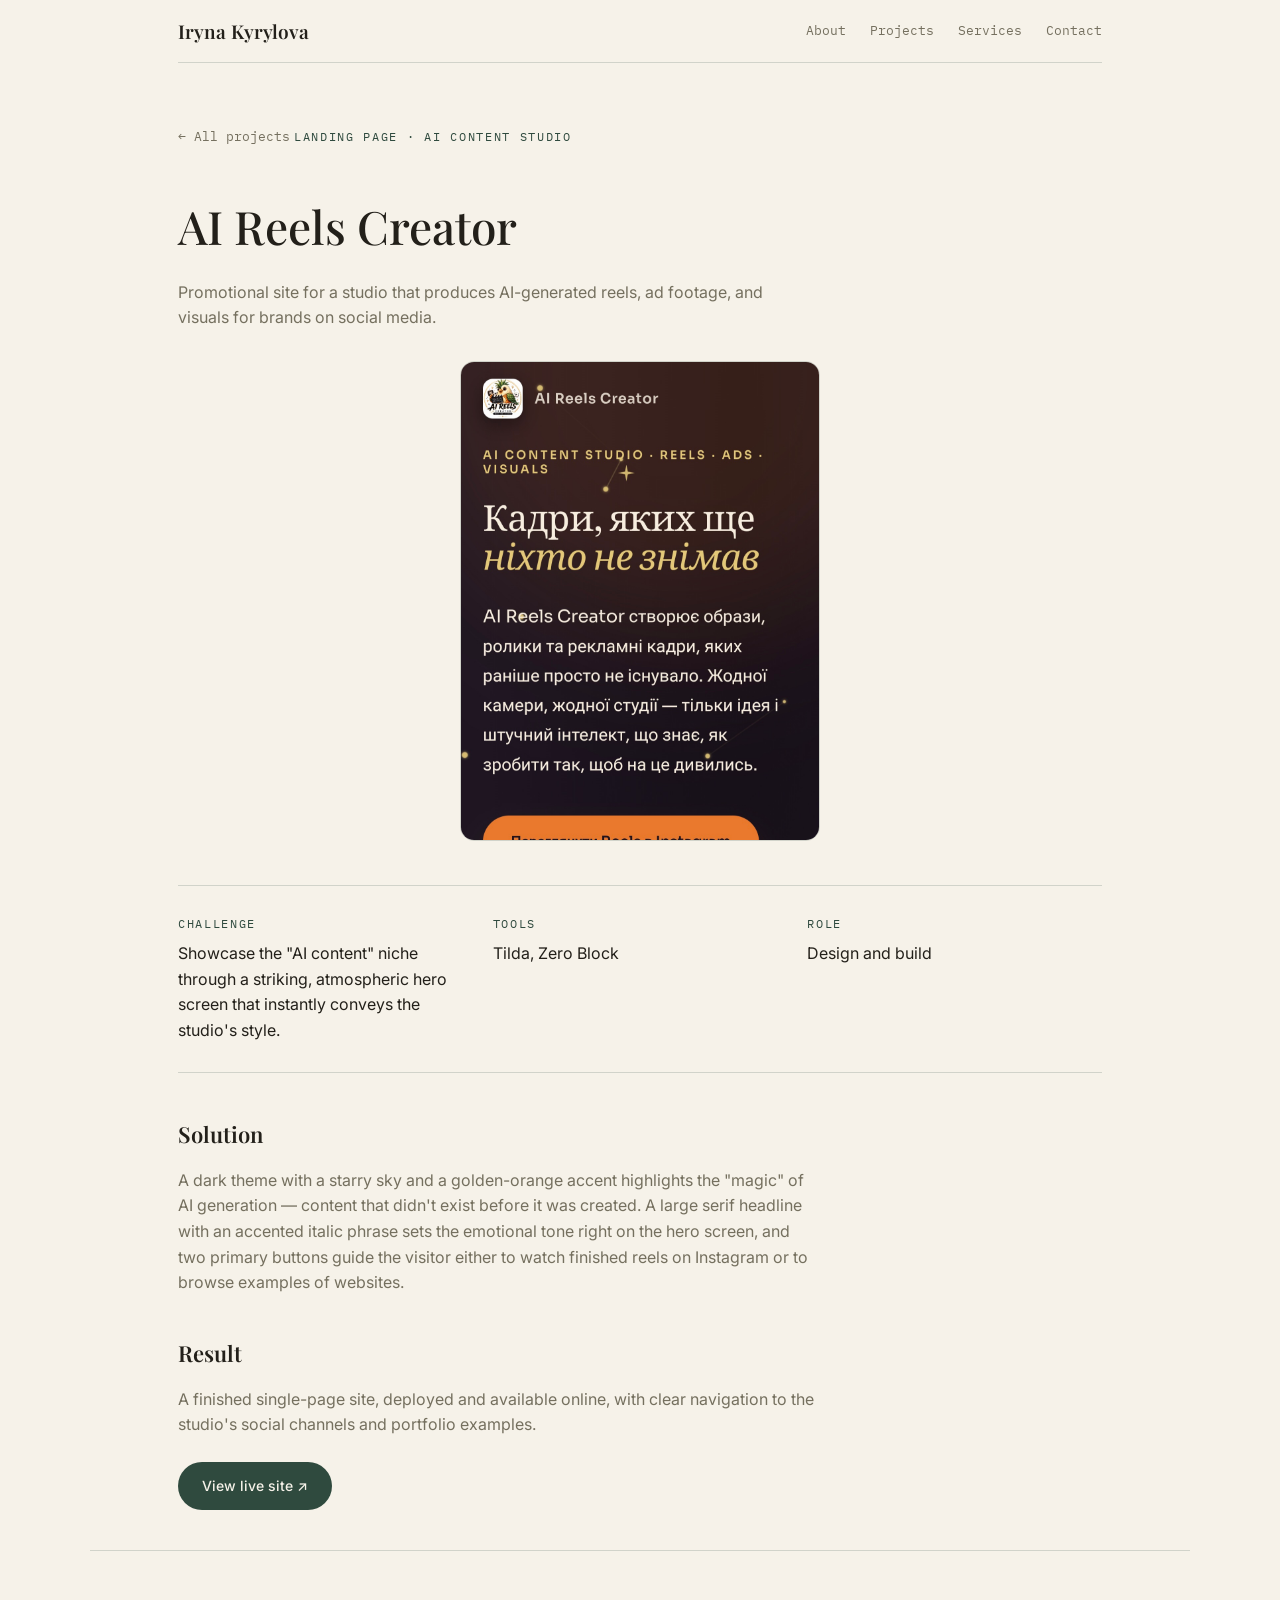
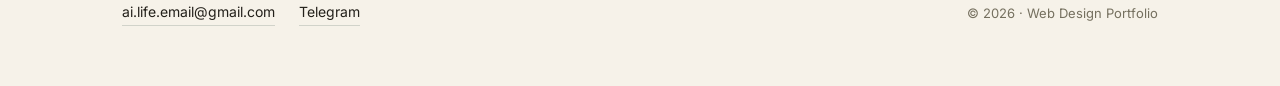
==== cases/ai-reels-creator.html @ 38edecfe "Add files via upload" ====
<!DOCTYPE html>
<html lang="en">
<head>
<meta charset="UTF-8">
<meta name="viewport" content="width=device-width, initial-scale=1.0">
<title>Case Study: AI Reels Creator — Portfolio</title>
<meta name="description" content="Case study: a landing page for the AI Reels Creator studio, built on Tilda.">
<link rel="stylesheet" href="../style.css">
</head>
<body>

<header class="wrap">
  <div class="nav">
    <div class="nav-name">Iryna Kyrylova</div>
    <div class="nav-links">
      <a href="../index.html#about">About</a>
      <a href="../index.html#projects">Projects</a>
      <a href="../index.html#services">Services</a>
      <a href="../index.html#contact">Contact</a>
    </div>
  </div>
</header>

<section class="wrap case-hero">
  <a class="case-back" href="../index.html#projects">← All projects</a>
  <span class="eyebrow">Landing page · AI content studio</span>
  <h1>AI Reels Creator</h1>
  <p style="color:var(--text-muted); max-width:600px; font-size:16px;">
    Promotional site for a studio that produces AI-generated reels, ad footage, and visuals for brands on social media.
  </p>

  <div class="case-cover">
    <img src="../assets/screenshots/ai-reels-creator-hero.jpg" alt="Homepage of the AI Reels Creator website">
  </div>

  <div class="case-meta">
    <div>
      <span class="eyebrow">Challenge</span>
      Showcase the "AI content" niche through a striking, atmospheric hero screen that instantly conveys the studio's style.
    </div>
    <div>
      <span class="eyebrow">Tools</span>
      Tilda, Zero Block
    </div>
    <div>
      <span class="eyebrow">Role</span>
      Design and build
    </div>
  </div>

  <div class="case-body">
    <h2>Solution</h2>
    <p>
      A dark theme with a starry sky and a golden-orange accent highlights the "magic" of AI generation —
      content that didn't exist before it was created. A large serif headline with an accented italic phrase
      sets the emotional tone right on the hero screen, and two primary buttons guide the visitor either to
      watch finished reels on Instagram or to browse examples of websites.
    </p>
    <h2>Result</h2>
    <p>
      A finished single-page site, deployed and available online, with clear navigation to the studio's
      social channels and portfolio examples.
    </p>
    <div class="btn-row" style="margin-top:24px;">
      <a class="btn btn-primary" href="https://gregarious-figolla-b97cef.netlify.app/" target="_blank" rel="noopener">View live site ↗</a>
    </div>
  </div>
</section>

<footer class="wrap">
  <div class="contacts">
    <a href="mailto:ai.life.email@gmail.com">ai.life.email@gmail.com</a>
    <a href="https://t.me/KyrylovaIryna" target="_blank" rel="noopener">Telegram</a>
  </div>
  <div class="copy">© 2026 · Web Design Portfolio</div>
</footer>

<button type="button" class="scroll-top-btn" id="scrollTopBtn" aria-label="Scroll to top">
  <svg viewBox="0 0 24 24" fill="none" stroke="currentColor" stroke-width="2" stroke-linecap="round" stroke-linejoin="round"><path d="M18 15l-6-6-6 6"/></svg>
</button>

<script>
(function() {
  const btn = document.getElementById('scrollTopBtn');
  window.addEventListener('scroll', function() {
    if (window.scrollY > 500) btn.classList.add('visible');
    else btn.classList.remove('visible');
  });
  btn.addEventListener('click', function() {
    window.scrollTo({ top: 0, behavior: 'smooth' });
  });
})();
</script>

</body>
</html>
---- style.css ----
@import url('https://fonts.googleapis.com/css2?family=Playfair+Display:ital,wght@0,500;0,600;1,500;1,600&family=Inter:wght@400;500;600&family=IBM+Plex+Mono:wght@400;500&display=swap');

:root {
  --bg: #f6f2e9;
  --surface: #ffffff;
  --surface-2: #eee8db;
  --accent-gold: #2f4a3e;
  --accent-coral: #1e332b;
  --text: #23201a;
  --text-muted: #75705f;
  --line: rgba(47, 74, 62, 0.18);
  --radius: 14px;
}

* { box-sizing: border-box; }

html { scroll-behavior: smooth; }

body {
  margin: 0;
  background: var(--bg);
  color: var(--text);
  font-family: 'Inter', sans-serif;
  line-height: 1.6;
  -webkit-font-smoothing: antialiased;
}

body::before {
  content: '';
  position: fixed;
  inset: 0;
  pointer-events: none;
  z-index: 0;
}

a { color: inherit; }

.wrap {
  max-width: 980px;
  margin: 0 auto;
  padding: 0 28px;
  position: relative;
  z-index: 1;
}

.eyebrow {
  font-family: 'IBM Plex Mono', monospace;
  font-size: 12px;
  letter-spacing: 0.14em;
  text-transform: uppercase;
  color: var(--accent-gold);
}

/* ---------- Header ---------- */
header {
  padding-top: 28px;
}
.nav {
  display: flex;
  justify-content: space-between;
  align-items: center;
  padding: 16px 0;
  border-bottom: 1px solid var(--line);
}
.nav-name {
  font-family: 'Playfair Display', serif;
  font-size: 19px;
  font-weight: 600;
}
.nav-links {
  display: flex;
  gap: 24px;
  font-family: 'IBM Plex Mono', monospace;
  font-size: 13px;
  color: var(--text-muted);
}
.nav-links a { text-decoration: none; }
.nav-links a:hover { color: var(--accent-gold); }

/* ---------- Hero ---------- */
.hero {
  padding-top: 96px;
  padding-bottom: 80px;
  position: relative;
}
.hero-line {
  position: absolute;
  top: 0;
  right: -40px;
  width: 340px;
  height: 340px;
  opacity: 0.5;
  pointer-events: none;
}
.hero h1 {
  font-family: 'Playfair Display', serif;
  font-weight: 500;
  font-size: clamp(38px, 6vw, 60px);
  line-height: 1.12;
  margin: 20px 0 6px;
  max-width: 720px;
}
.hero h1 em {
  font-style: italic;
  font-weight: 600;
  color: var(--accent-gold);
}
.hero p.lead {
  max-width: 540px;
  color: var(--text-muted);
  font-size: 17px;
  margin: 20px 0 34px;
}
.btn-row { display: flex; gap: 14px; flex-wrap: wrap; }
.btn {
  display: inline-flex;
  align-items: center;
  gap: 8px;
  padding: 13px 24px;
  border-radius: 999px;
  font-size: 14px;
  font-weight: 500;
  text-decoration: none;
  transition: transform 0.15s ease, opacity 0.15s ease;
}
.btn:hover { transform: translateY(-1px); }
.btn-primary {
  background: var(--accent-gold);
  color: var(--bg);
}
.btn-ghost {
  border: 1px solid var(--line);
  color: var(--text);
}
.btn-ghost:hover { border-color: var(--accent-gold); }

.nowrap { white-space: nowrap; }

/* ---------- About ---------- */
.about-section { border-top: none; padding-top: 0; }
.about-grid {
  display: grid;
  grid-template-columns: 96px 1fr;
  gap: 24px;
  align-items: start;
}
.about-avatar {
  width: 96px;
  height: 96px;
  border-radius: 50%;
  background: var(--surface-2);
  border: 1px solid var(--line);
  display: flex;
  align-items: center;
  justify-content: center;
  font-family: 'Playfair Display', serif;
  font-size: 28px;
  font-weight: 600;
  color: var(--accent-gold);
  flex-shrink: 0;
}
.about-name {
  font-family: 'Playfair Display', serif;
  font-weight: 500;
  font-size: 24px;
  margin: 8px 0 12px;
}
.about-text {
  color: var(--text-muted);
  font-size: 15px;
  max-width: 520px;
  margin: 0;
}

/* ---------- Section headings ---------- */
.section { padding-top: 70px; padding-bottom: 70px; border-top: 1px solid var(--line); }
.section-head { margin-bottom: 40px; }
.section-head h2 {
  font-family: 'Playfair Display', serif;
  font-weight: 500;
  font-size: 30px;
  margin: 10px 0 0;
}

/* ---------- Project list (constellation) ---------- */
.projects {
  position: relative;
  display: flex;
  flex-direction: column;
  gap: 0;
}
.projects::before {
  content: '';
  position: absolute;
  left: 7px;
  top: 14px;
  bottom: 14px;
  width: 1px;
  background: linear-gradient(to bottom, var(--accent-gold), transparent 95%);
  opacity: 0.35;
}
.project-card {
  position: relative;
  padding: 30px 0 30px 40px;
  border-bottom: 1px solid var(--line);
}
.project-card:last-child { border-bottom: none; }
.project-card::before {
  content: '';
  position: absolute;
  left: 3px;
  top: 38px;
  width: 9px;
  height: 9px;
  border-radius: 50%;
  background: var(--accent-gold);
  box-shadow: 0 0 0 4px rgba(227,167,91,0.15);
}
.project-inner {
  display: grid;
  grid-template-columns: 220px 1fr;
  gap: 28px;
  align-items: start;
}
.project-thumb {
  width: 220px;
  height: 150px;
  border-radius: var(--radius);
  overflow: hidden;
  background: var(--surface);
  border: 1px solid var(--line);
}
.project-thumb img {
  width: 100%;
  height: 100%;
  object-fit: cover;
  object-position: top;
  display: block;
}
.project-thumb.placeholder {
  display: flex;
  align-items: center;
  justify-content: center;
  color: var(--text-muted);
  font-family: 'IBM Plex Mono', monospace;
  font-size: 12px;
  text-align: center;
  padding: 12px;
}
.project-title {
  font-family: 'Playfair Display', serif;
  font-size: 22px;
  font-weight: 600;
  margin: 0 0 8px;
}
.project-desc {
  color: var(--text-muted);
  font-size: 15px;
  margin: 0 0 14px;
  max-width: 520px;
}
.tags { display: flex; gap: 8px; flex-wrap: wrap; margin-bottom: 14px; }
.tag {
  font-family: 'IBM Plex Mono', monospace;
  font-size: 11px;
  letter-spacing: 0.04em;
  padding: 4px 10px;
  border-radius: 999px;
  border: 1px solid var(--line);
  color: var(--accent-gold);
}
.project-links { display: flex; gap: 18px; font-size: 14px; }
.project-links a {
  text-decoration: none;
  color: var(--text);
  border-bottom: 1px solid var(--accent-gold);
  padding-bottom: 1px;
}
.project-links a:hover { color: var(--accent-gold); }
.status-badge {
  font-family: 'IBM Plex Mono', monospace;
  font-size: 11px;
  color: var(--text-muted);
}

/* ---------- Services ---------- */
.services-grid {
  display: grid;
  grid-template-columns: repeat(3, 1fr);
  gap: 20px;
}
.service:last-child { grid-column: span 2; }
.service {
  background: var(--surface);
  border: 1px solid var(--line);
  border-radius: var(--radius);
  padding: 24px;
}
.service h3 {
  font-family: 'Playfair Display', serif;
  font-size: 18px;
  font-weight: 600;
  margin: 0 0 10px;
}
.service p {
  color: var(--text-muted);
  font-size: 14px;
  margin: 0;
}

/* ---------- Footer ---------- */
footer.wrap {
  max-width: 1100px;
  padding: 50px 32px 60px;
  border-top: 1px solid var(--line);
  display: flex;
  justify-content: space-between;
  align-items: center;
  flex-wrap: wrap;
  gap: 20px;
}
footer .contacts { display: flex; gap: 24px; font-size: 14px; align-items: center; flex-wrap: wrap; }
footer .contacts a { text-decoration: none; border-bottom: 1px solid var(--line); padding-bottom: 1px; cursor: pointer; }
footer .contacts a:hover,
footer .contacts a:active { border-color: var(--accent-gold); color: var(--accent-gold); }
footer .contacts .btn { margin-left: 8px; }
footer .copy { color: var(--text-muted); font-size: 13px; }

/* ---------- Case page ---------- */
.case-hero { padding-top: 60px; padding-bottom: 40px; }
.case-back {
  font-family: 'IBM Plex Mono', monospace;
  font-size: 13px;
  color: var(--text-muted);
  text-decoration: none;
  display: inline-block;
  margin-bottom: 28px;
}
.case-back:hover { color: var(--accent-gold); }
.case-hero h1 {
  font-family: 'Playfair Display', serif;
  font-weight: 500;
  font-size: clamp(32px, 5vw, 46px);
  margin: 14px 0;
}
.case-cover {
  width: 100%;
  max-width: 360px;
  height: 480px;
  margin-left: auto;
  margin-right: auto;
  border-radius: var(--radius);
  border: 1px solid var(--line);
  overflow: hidden;
  margin-top: 30px;
  margin-bottom: 10px;
}
.case-cover img {
  width: 100%;
  height: 100%;
  object-fit: cover;
  object-position: top;
  display: block;
}
.case-meta {
  display: grid;
  grid-template-columns: repeat(3, 1fr);
  gap: 20px;
  margin: 44px 0;
  padding: 28px 0;
  border-top: 1px solid var(--line);
  border-bottom: 1px solid var(--line);
}
.case-meta div .eyebrow { display: block; margin-bottom: 8px; }
.case-body h2 {
  font-family: 'Playfair Display', serif;
  font-size: 22px;
  font-weight: 600;
  margin: 40px 0 12px;
}
.case-body p { color: var(--text-muted); max-width: 640px; }

/* ---------- Responsive ---------- */
@media (max-width: 720px) {
  .project-inner { grid-template-columns: 1fr; }
  .project-thumb { width: 100%; height: 190px; }
  .services-grid { grid-template-columns: 1fr; }
  .service:last-child { grid-column: span 1; }
  .case-meta { grid-template-columns: 1fr; }
  .case-cover { max-width: 100%; height: 360px; }
  footer.wrap { flex-direction: column; align-items: flex-start; }

  .wrap { padding: 0 20px; }
  .nav {
    flex-direction: column;
    align-items: flex-start;
    gap: 12px;
    padding: 14px 0;
  }
  .nav-name { font-size: 18px; }
  .nav-links {
    flex-wrap: wrap;
    gap: 10px 16px;
    width: 100%;
  }
  .hero { padding-top: 48px; padding-bottom: 48px; }
  .hero .eyebrow { letter-spacing: 0.08em; font-size: 11px; }
  .hero h1 {
    font-size: 27px;
    line-height: 1.22;
    letter-spacing: -0.01em;
    margin: 12px 0 8px;
  }
  .hero p.lead { font-size: 15px; }
  #about > div,
  .about-grid {
    grid-template-columns: 1fr !important;
    justify-items: center;
    text-align: center;
    gap: 14px !important;
  }
  .about-avatar { margin: 0 auto; }
  .about-text { max-width: 100%; }
  .case-hero h1 { font-size: 28px; }
  .case-hero .eyebrow { letter-spacing: 0.08em; font-size: 11px; }
}


@media (prefers-reduced-motion: reduce) {
  html { scroll-behavior: auto; }
  .btn { transition: none; }
}

:focus-visible {
  outline: 2px solid var(--accent-gold);
  outline-offset: 3px;
}

/* ---------- Scroll to top ---------- */
.scroll-top-btn {
  position: fixed;
  right: 20px;
  bottom: 20px;
  width: 46px;
  height: 46px;
  border-radius: 50%;
  background: var(--surface);
  border: 1px solid var(--line);
  color: var(--accent-gold);
  display: flex;
  align-items: center;
  justify-content: center;
  cursor: pointer;
  box-shadow: 0 4px 14px rgba(35, 32, 26, 0.12);
  opacity: 0;
  transform: translateY(8px);
  pointer-events: none;
  transition: opacity 0.2s ease, transform 0.2s ease, border-color 0.2s ease;
  z-index: 50;
}
.scroll-top-btn.visible {
  opacity: 1;
  transform: translateY(0);
  pointer-events: auto;
}
.scroll-top-btn:hover { border-color: var(--accent-gold); }
.scroll-top-btn svg { width: 18px; height: 18px; }

@media (max-width: 480px) {
  .scroll-top-btn { right: 14px; bottom: 14px; width: 42px; height: 42px; }
}

/* ---------- Contact modal ---------- */
.modal-overlay {
  position: fixed;
  inset: 0;
  background: rgba(35, 32, 26, 0.55);
  display: flex;
  align-items: center;
  justify-content: center;
  padding: 20px;
  z-index: 100;
  opacity: 0;
  pointer-events: none;
  transition: opacity 0.2s ease;
}
.modal-overlay.open {
  opacity: 1;
  pointer-events: auto;
}
.modal-box {
  background: var(--surface);
  border: 1px solid var(--line);
  border-radius: var(--radius);
  padding: 32px;
  width: 100%;
  max-width: 420px;
  position: relative;
  transform: translateY(8px);
  transition: transform 0.2s ease;
}
.modal-overlay.open .modal-box { transform: translateY(0); }
.modal-close {
  position: absolute;
  top: 14px;
  right: 16px;
  background: none;
  border: none;
  font-size: 22px;
  line-height: 1;
  color: var(--text-muted);
  cursor: pointer;
  padding: 4px;
}
.modal-close:hover { color: var(--text); }
.modal-title {
  font-family: 'Playfair Display', serif;
  font-weight: 600;
  font-size: 22px;
  margin: 0 0 6px;
}
.modal-sub {
  color: var(--text-muted);
  font-size: 14px;
  margin: 0 0 20px;
}
.form-group { margin-bottom: 16px; }
.form-group label {
  display: block;
  font-family: 'IBM Plex Mono', monospace;
  font-size: 11px;
  letter-spacing: 0.04em;
  text-transform: uppercase;
  color: var(--text-muted);
  margin-bottom: 6px;
}
.form-group input,
.form-group textarea {
  width: 100%;
  background: var(--surface-2);
  border: 1px solid var(--line);
  border-radius: 8px;
  padding: 11px 13px;
  font-family: 'Inter', sans-serif;
  font-size: 14px;
  color: var(--text);
  resize: vertical;
}
.form-group input:focus,
.form-group textarea:focus {
  outline: none;
  border-color: var(--accent-gold);
}
.field-error {
  display: block;
  font-size: 12px;
  color: #b3432f;
  margin-top: 5px;
  min-height: 14px;
}
.form-status {
  font-size: 13px;
  text-align: center;
  margin: 14px 0 0;
  min-height: 18px;
}
.form-status.success { color: var(--accent-gold); }
.form-status.error { color: #b3432f; }

@media (max-width: 480px) {
  .modal-box { padding: 26px 22px; }
}
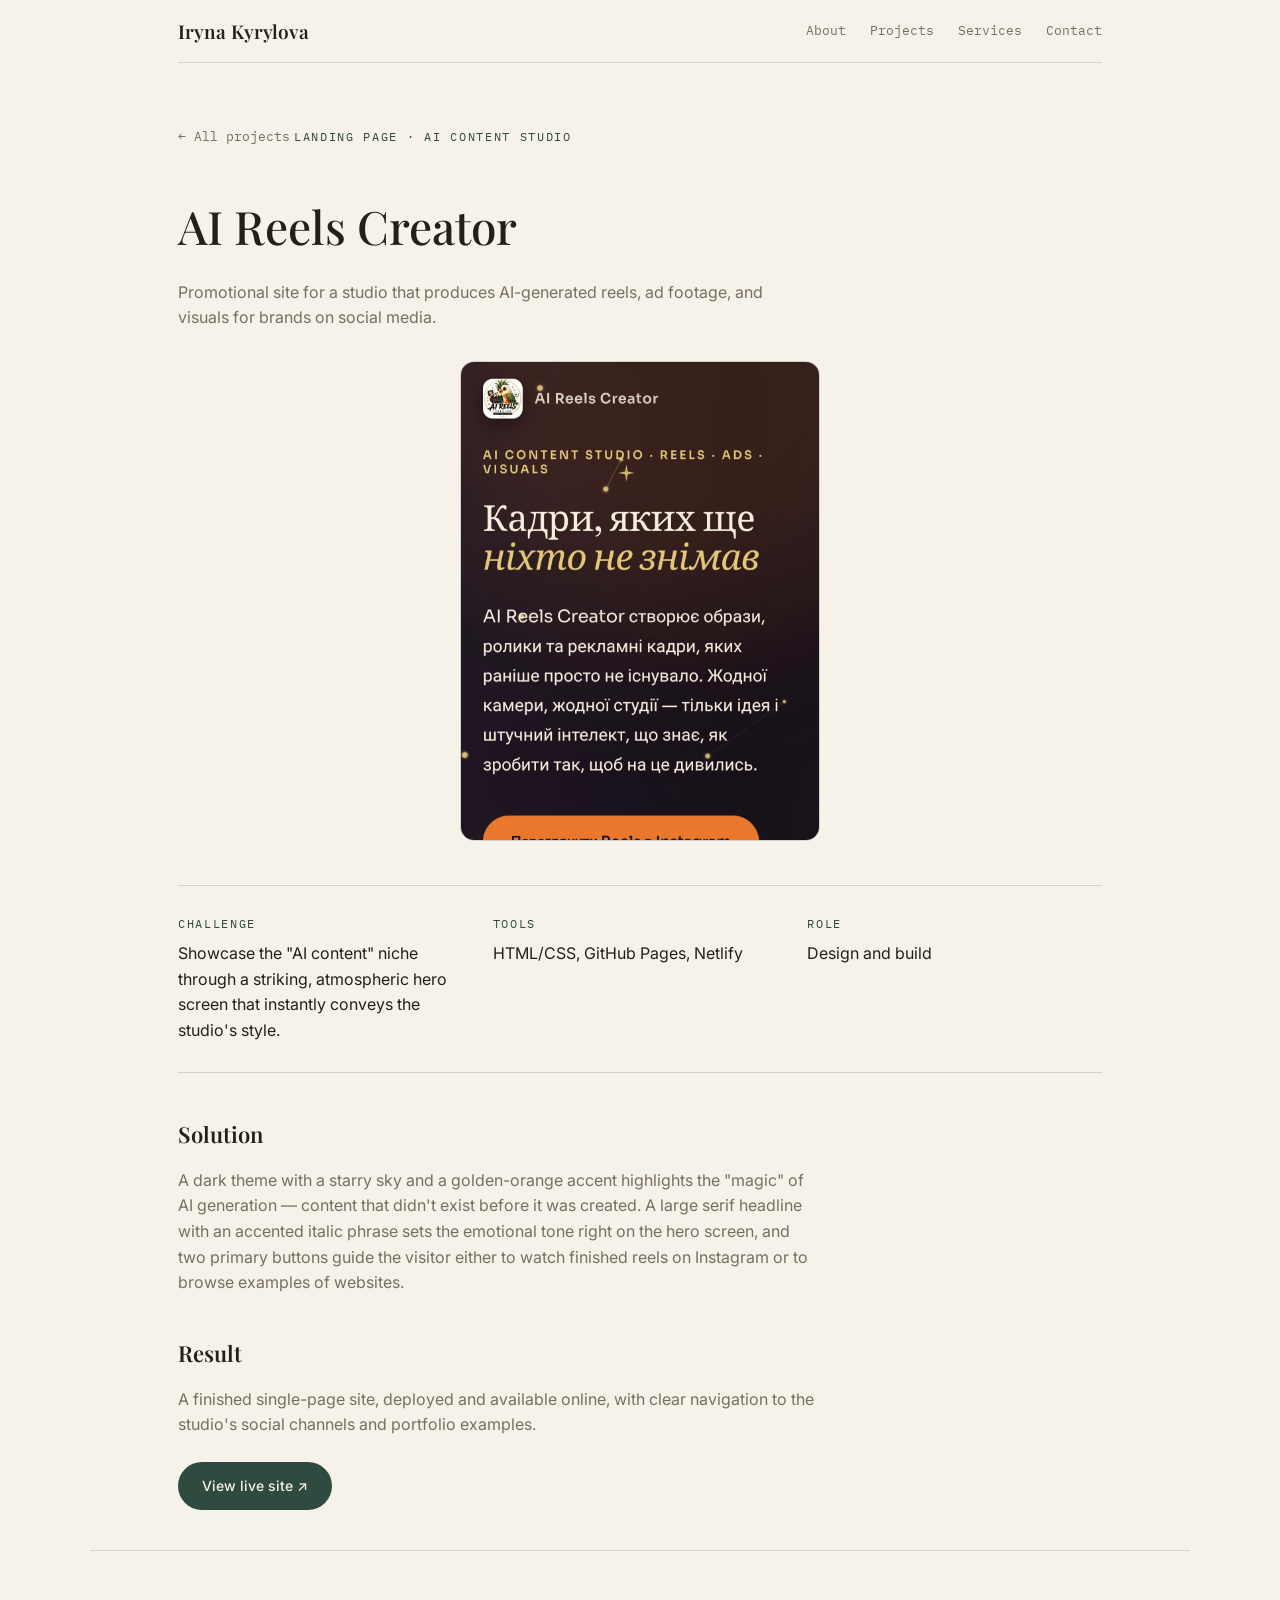
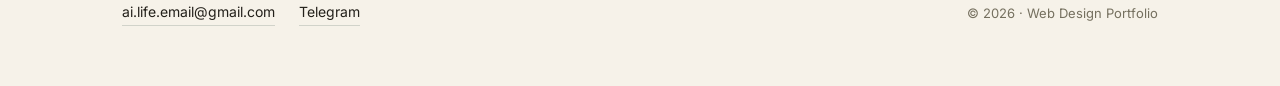
==== commit 4a363c88: "Add files via upload" ====
--- a/cases/ai-reels-creator.html
+++ b/cases/ai-reels-creator.html
@@ -4,7 +4,7 @@
 <meta charset="UTF-8">
 <meta name="viewport" content="width=device-width, initial-scale=1.0">
 <title>Case Study: AI Reels Creator — Portfolio</title>
-<meta name="description" content="Case study: a landing page for the AI Reels Creator studio, built on Tilda.">
+<meta name="description" content="Case study: a landing page for the AI Reels Creator studio.">
 <link rel="stylesheet" href="../style.css">
 </head>
 <body>
@@ -40,7 +40,7 @@
     </div>
     <div>
       <span class="eyebrow">Tools</span>
-      Tilda, Zero Block
+      HTML/CSS, GitHub Pages, Netlify
     </div>
     <div>
       <span class="eyebrow">Role</span>
